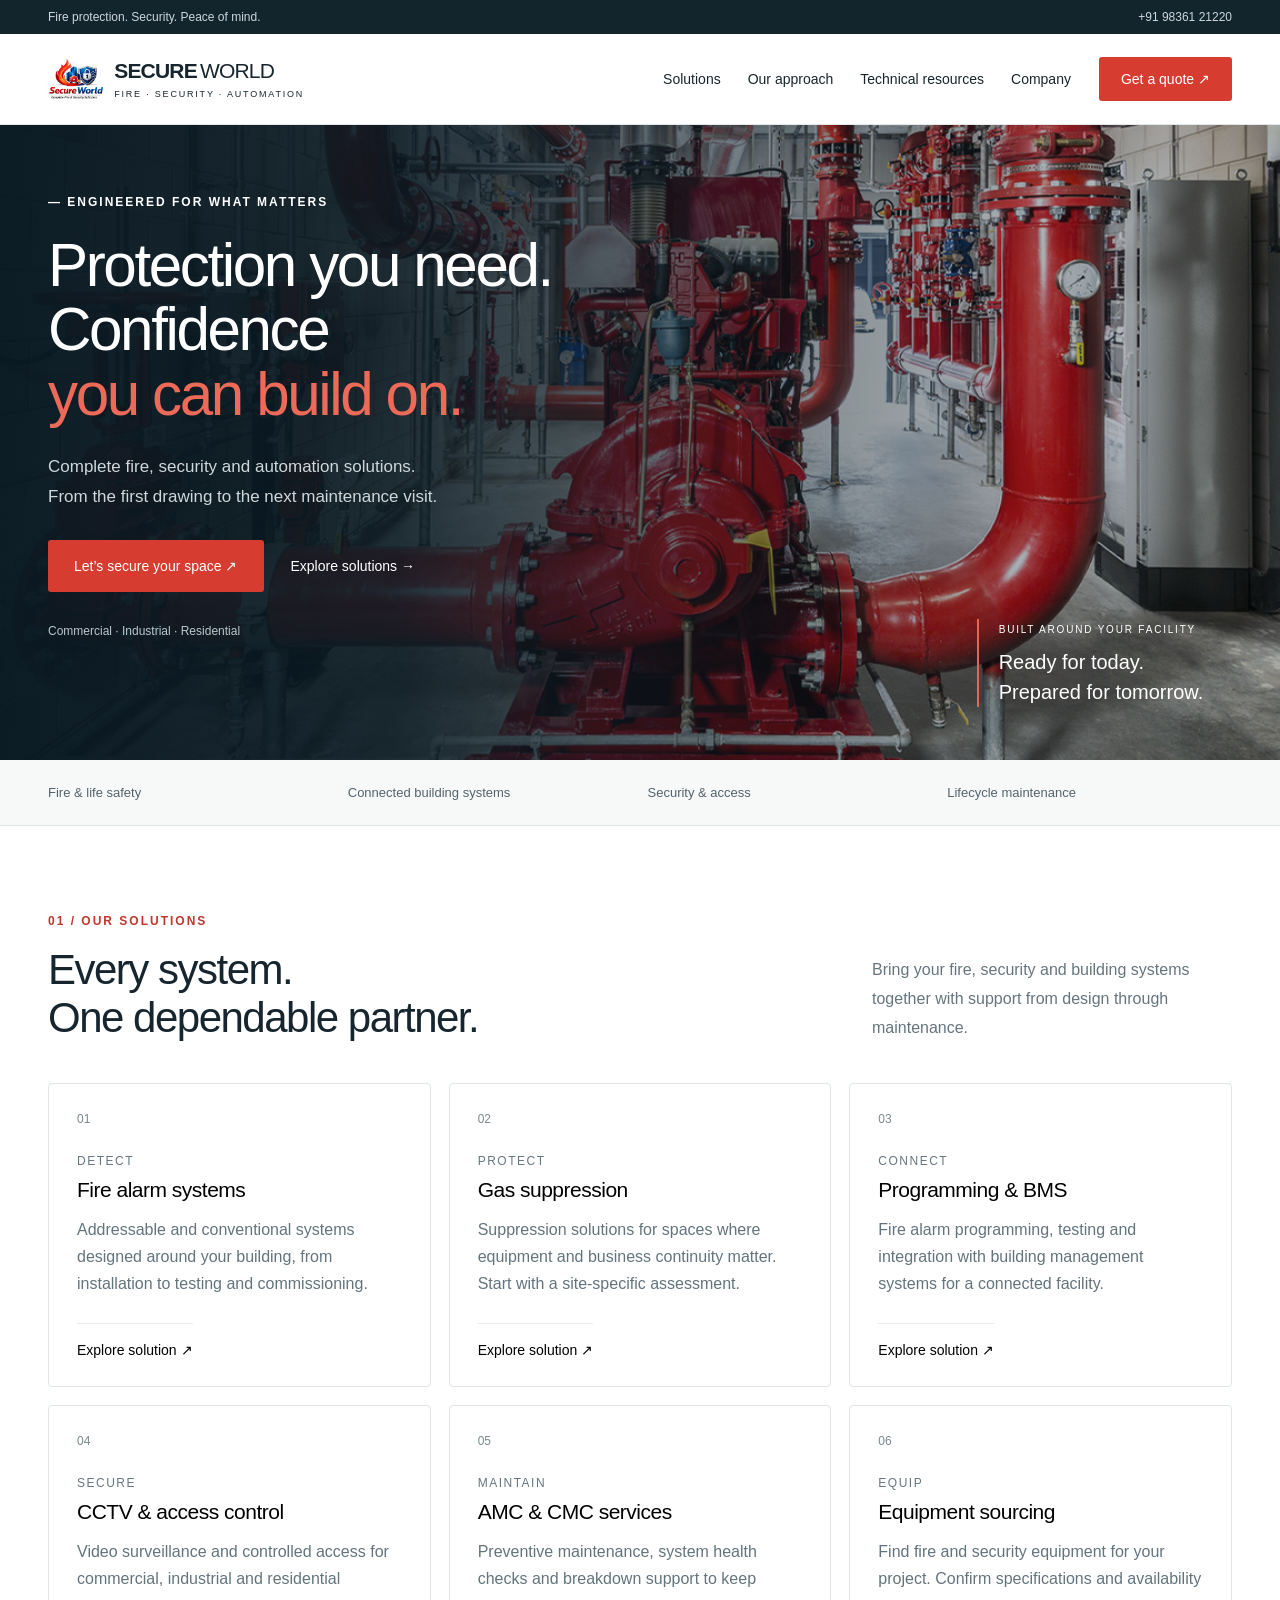
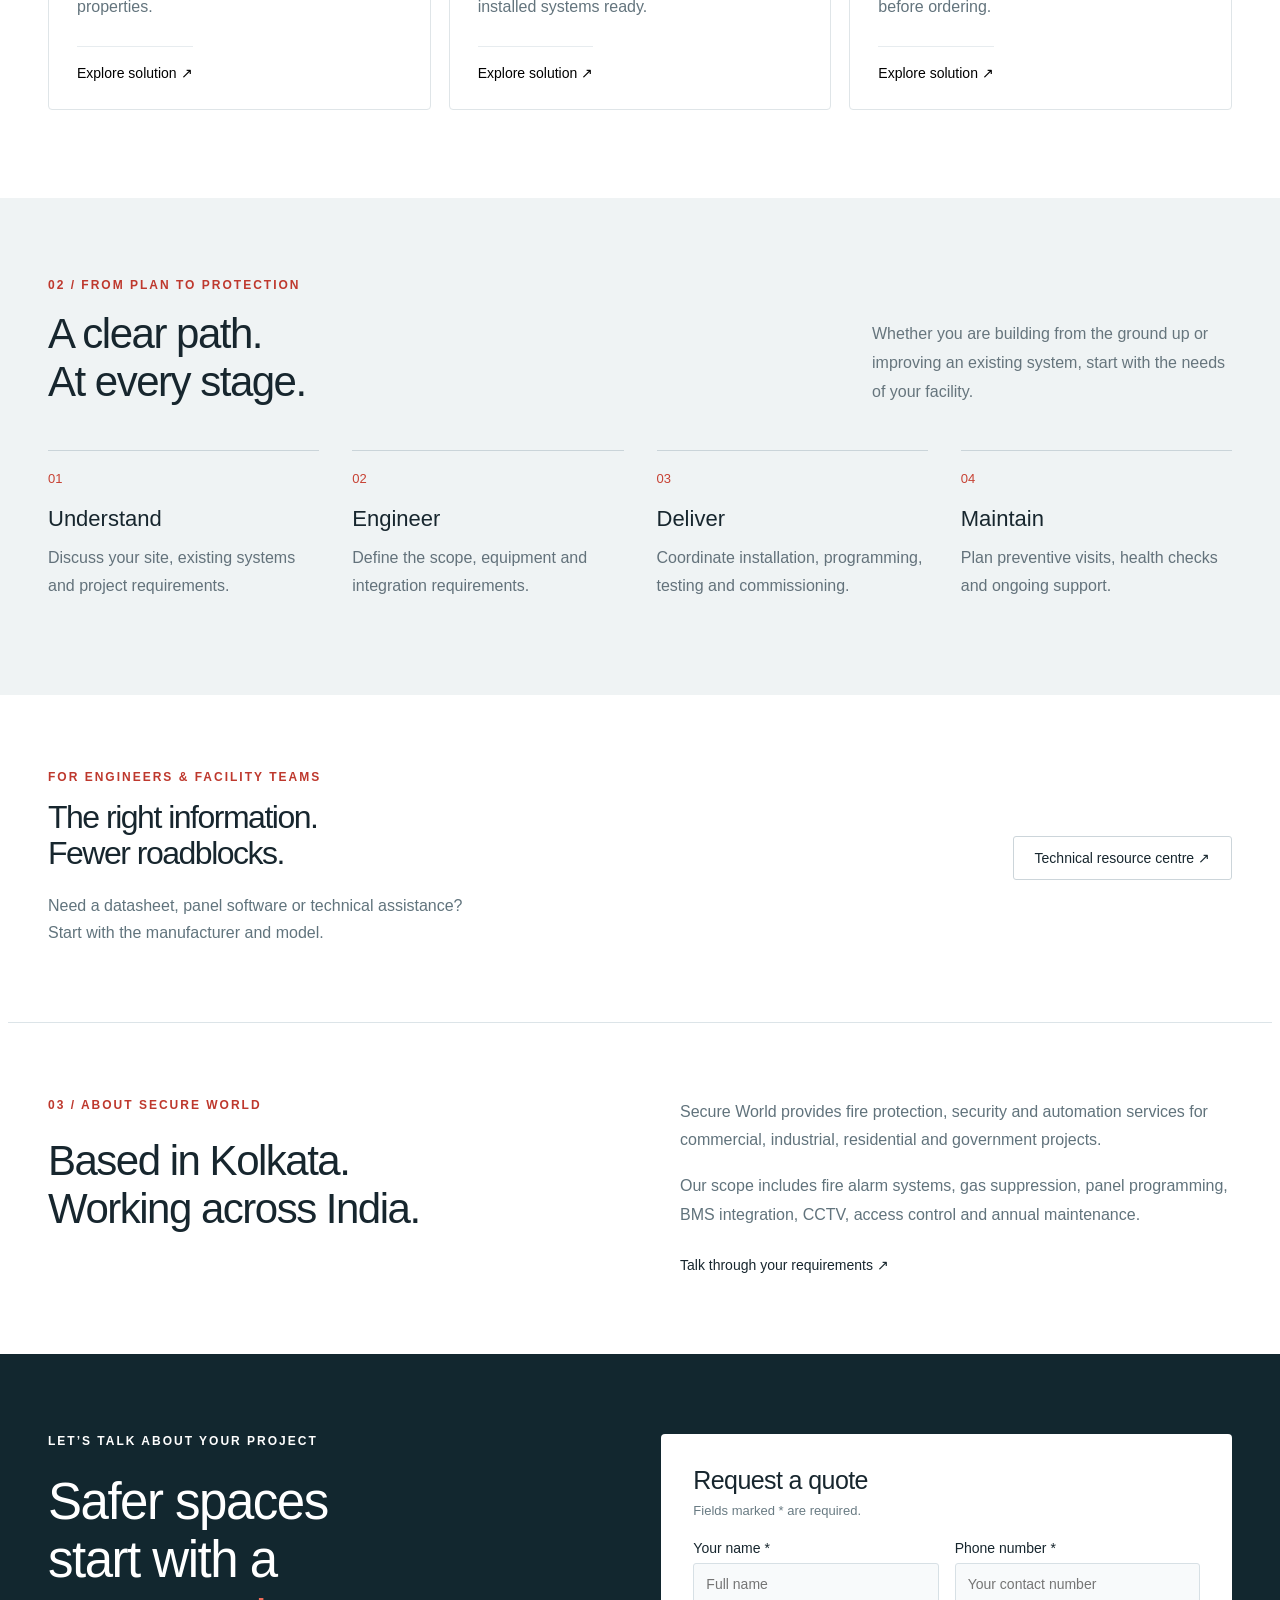
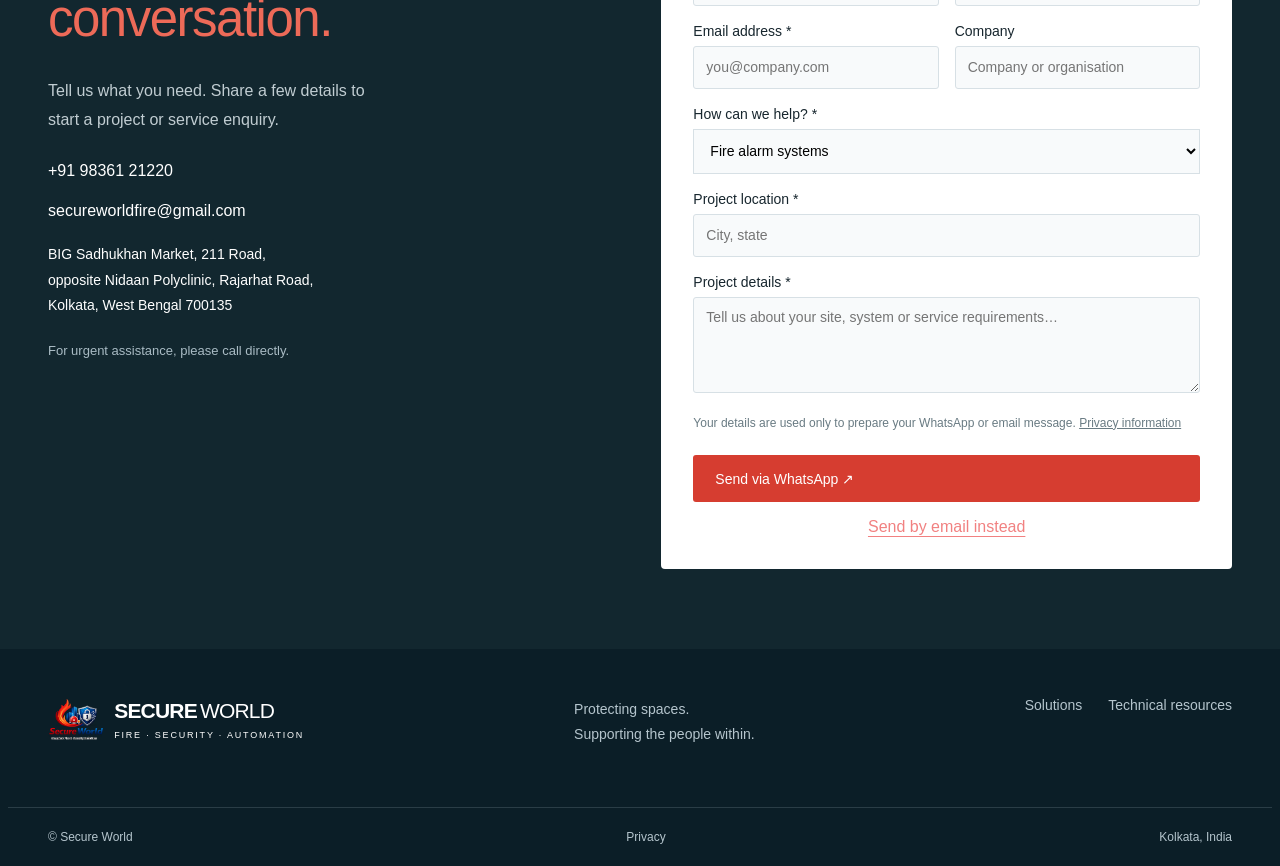
==== index.html @ 4ffc36fa "Add files via upload" ====
<!doctype html>
<html lang="en">

<head>
    <meta charset="utf-8">
    <meta name="viewport" content="width=device-width,initial-scale=1">
    <title>Fire, Security & Automation | Secure World</title>
    <meta name="description" content="Fire protection, security, automation and maintenance services across India.">
    <link rel="icon" href="secure world logo.png">
    <link rel="stylesheet" href="style.css">
    <script src="site.js" defer></script>
</head>

<body><a class="skip" href="#main">Skip to content</a>
    <div class="topbar">
        <div class="wrap"><span>Fire protection. Security. Peace of mind.</span><a href="tel:+919836121220">+91 98361
                21220</a></div>
    </div>
   
<header>
    <div class="wrap navigation">
        <a href="/" class="brand">
            <span class="brand-icon" aria-hidden="true">
                <img src="secure world logo.png" class="brand-img" alt="Secure World Logo">
            </span>
            <span>SECURE<b>WORLD</b><small>FIRE · SECURITY · AUTOMATION</small></span>
        </a>
        <nav id="navigation">
            <a href="#solutions">Solutions</a>
            <a href="#approach">Our approach</a>
            <a href="resources.html">Technical resources</a>
            <a href="#company">Company</a>
        </nav>
        <a class="btn nav-quote" href="/#quote">Get a quote ↗</a>
        <button class="btn menu-toggle" id="menu" aria-expanded="false" aria-controls="navigation">Menu</button>
    </div>
</header>
    
    <main id="main">
        <section class="hero">
            <div class="hero-image"></div>
            <div class="hero-shade"></div>
            <div class="wrap hero-content">
                <p class="eyebrow">— ENGINEERED FOR WHAT MATTERS</p>
                <h1>Protection you need.<br>Confidence<br><em>you can build on.</em></h1>
                <p class="hero-description">Complete fire, security and automation solutions.<br>From the first drawing
                    to the next maintenance visit.</p>
                <div class="hero-actions"><a class="btn large" href="#quote">Let’s secure your space ↗</a><a
                        class="text-link" href="#solutions">Explore solutions →</a></div>
                <div class="hero-note">Commercial · Industrial · Residential</div>
            </div>
            <div class="hero-caption"><small>BUILT AROUND YOUR FACILITY</small>
                <p>Ready for today.<br>Prepared for tomorrow.</p>
            </div>
        </section>
        <div class="capability-strip">
            <div class="wrap"><span>Fire & life safety</span><span>Connected building systems</span><span>Security &
                    access</span><span>Lifecycle maintenance</span></div>
        </div>
        <section id="solutions" class="wrap section">
            <div class="section-heading">
                <div>
                    <p class="eyebrow red">01 / OUR SOLUTIONS</p>
                    <h2>Every system.<br>One dependable partner.</h2>
                </div>
                <p>Bring your fire, security and building systems together with support from design through maintenance.
                </p>
            </div>
            <div class="services-grid">
                <button type="button" class="service-card" data-service="fire-alarm">
                    <div class="service-top"><span>01</span></div><small class="tag">DETECT</small>
                    <h3>Fire alarm systems</h3>
                    <p>Addressable and conventional systems designed around your building, from installation to testing
                        and commissioning.</p><span class="service-link">Explore solution ↗</span>
                </button><button type="button" class="service-card" data-service="suppression">
                    <div class="service-top"><span>02</span></div><small class="tag">PROTECT</small>
                    <h3>Gas suppression</h3>
                    <p>Suppression solutions for spaces where equipment and business continuity matter. Start with a
                        site-specific assessment.</p><span class="service-link">Explore solution ↗</span>
                </button><button type="button" class="service-card" data-service="integration">
                    <div class="service-top"><span>03</span></div><small class="tag">CONNECT</small>
                    <h3>Programming & BMS</h3>
                    <p>Fire alarm programming, testing and integration with building management systems for a connected
                        facility.</p><span class="service-link">Explore solution ↗</span>
                </button><button type="button" class="service-card" data-service="security">
                    <div class="service-top"><span>04</span></div><small class="tag">SECURE</small>
                    <h3>CCTV & access control</h3>
                    <p>Video surveillance and controlled access for commercial, industrial and residential properties.
                    </p><span class="service-link">Explore solution ↗</span>
                </button><button type="button" class="service-card" data-service="maintenance">
                    <div class="service-top"><span>05</span></div><small class="tag">MAINTAIN</small>
                    <h3>AMC & CMC services</h3>
                    <p>Preventive maintenance, system health checks and breakdown support to keep installed systems
                        ready.</p><span class="service-link">Explore solution ↗</span>
                </button><button type="button" class="service-card" data-service="products">
                    <div class="service-top"><span>06</span></div><small class="tag">EQUIP</small>
                    <h3>Equipment sourcing</h3>
                    <p>Find fire and security equipment for your project. Confirm specifications and availability before
                        ordering.</p><span class="service-link">Explore solution ↗</span>
                </button></div>
        </section>
        <section id="approach" class="approach">
            <div class="wrap">
                <div class="section-heading">
                    <div>
                        <p class="eyebrow red">02 / FROM PLAN TO PROTECTION</p>
                        <h2>A clear path.<br>At every stage.</h2>
                    </div>
                    <p>Whether you are building from the ground up or improving an existing system, start with the needs
                        of your facility.</p>
                </div>
                <div class="steps">
                    <div><small>01</small>
                        <h3>Understand</h3>
                        <p>Discuss your site, existing systems and project requirements.</p>
                    </div>
                    <div><small>02</small>
                        <h3>Engineer</h3>
                        <p>Define the scope, equipment and integration requirements.</p>
                    </div>
                    <div><small>03</small>
                        <h3>Deliver</h3>
                        <p>Coordinate installation, programming, testing and commissioning.</p>
                    </div>
                    <div><small>04</small>
                        <h3>Maintain</h3>
                        <p>Plan preventive visits, health checks and ongoing support.</p>
                    </div>
                </div>
            </div>
        </section>
        <section class="wrap resource-teaser">
            <div>
                <p class="eyebrow red">FOR ENGINEERS & FACILITY TEAMS</p>
                <h2>The right information.<br>Fewer roadblocks.</h2>
                <p>Need a datasheet, panel software or technical assistance?<br>Start with the manufacturer and model.
                </p>
            </div><a class="btn outline" href="resources.html">Technical resource centre ↗</a>
        </section>
        <section id="company" class="wrap company">
            <div>
                <p class="eyebrow red">03 / ABOUT SECURE WORLD</p>
                <h2>Based in Kolkata.<br>Working across India.</h2>
            </div>
            <div>
                <p>Secure World provides fire protection, security and automation services for commercial, industrial,
                    residential and government projects.</p>
                <p>Our scope includes fire alarm systems, gas suppression, panel programming, BMS integration, CCTV,
                    access control and annual maintenance.</p><a class="text-link" href="tel:+919836121220">Talk through
                    your requirements ↗</a>
            </div>
        </section>
        <section id="quote" class="quote-section">
            <div class="wrap quote-layout">
                <div>
                    <p class="eyebrow">LET’S TALK ABOUT YOUR PROJECT</p>
                    <h2>Safer spaces<br>start with a<br><em>conversation.</em></h2>
                    <p class="quote-intro">Tell us what you need. Share a few details to start a project or service
                        enquiry.</p><a class="contact-line" href="tel:+919836121220">+91 98361 21220</a><a
                        class="contact-line" href="mailto:secureworldfire@gmail.com">secureworldfire@gmail.com</a>
                    <p class="contact-line address">BIG Sadhukhan Market, 211 Road,<br>opposite Nidaan Polyclinic,
                        Rajarhat Road,<br>Kolkata, West Bengal 700135</p>
                    <p class="small-muted">For urgent assistance, please call directly.</p>
                </div>
                <div class="quote-form">
                    <form id="quote-form">
                        <h3>Request a quote</h3>
                        <p>Fields marked * are required.</p>
                        <div class="form-grid"><label>Your name *<input name="name" minlength="2" maxlength="100"
                                    autocomplete="name" required placeholder="Full name"></label><label>Phone number
                                *<input name="phone" type="tel" minlength="7" maxlength="25" autocomplete="tel" required
                                    placeholder="Your contact number"></label><label>Email address *<input name="email"
                                    type="email" maxlength="200" autocomplete="email" required
                                    placeholder="you@company.com"></label><label>Company<input name="company"
                                    maxlength="150" autocomplete="organization"
                                    placeholder="Company or organisation"></label></div><label>How can we help? *<select
                                name="service" id="service">
                                <option value="fire-alarm">Fire alarm systems</option>
                                <option value="suppression">Gas suppression</option>
                                <option value="integration">Programming & BMS</option>
                                <option value="security">CCTV & access control</option>
                                <option value="maintenance">AMC & CMC services</option>
                                <option value="products">Equipment sourcing</option>
                                <option value="technical">Technical resources & support</option>
                            </select></label><label>Project location *<input name="location" minlength="2"
                                maxlength="150" required placeholder="City, state"></label><label>Project details
                            *<textarea name="details" minlength="10" maxlength="3000" required rows="4"
                                placeholder="Tell us about your site, system or service requirements…"></textarea></label><input
                            name="website" class="honeypot" tabindex="-1" autocomplete="off" aria-hidden="true">
                        <p class="privacy-note">Your details are used only to prepare your WhatsApp or email message. <a
                                href="privacy.html">Privacy information</a></p>
                        <p id="form-message" class="message" role="status"></p><button class="btn submit-button"
                            type="submit">Send via WhatsApp ↗</button><button class="text-button" id="email-enquiry"
                            type="button">Send by email instead</button>
                    </form>
                </div>
            </div>
        </section>
    </main>
    <footer>
        <div class="wrap footer-top"><a href=" " class="brand"><span class="brand-icon"
                    aria-hidden="true"><img src="secure world logo.png" class="brand-img" alt="Secure World Logo">
                </span><span>SECURE<b>WORLD</b><small>FIRE · SECURITY ·
                        AUTOMATION</small></span></a>
            <p>Protecting spaces.<br>Supporting the people within.</p>
            <div><a href="#solutions">Solutions</a><a href="resources.html">Technical resources</a></div>
        </div>
        <div class="wrap footer-bottom"><span>© Secure World</span><a href="privacy.html">Privacy</a><span>Kolkata,
                India</span></div>
    </footer>
    <dialog class="modal" id="service-dialog" aria-labelledby="dialog-title"><button class="close" id="close-dialog"
            aria-label="Close details">×</button>
        <h2 id="dialog-title"></h2>
        <p id="dialog-description"></p>
        <p id="dialog-detail"></p><button class="btn" id="discuss">Discuss this solution ↗</button>
    </dialog>
</body>

</html>
---- style.css ----
* {
    box-sizing: border-box
}

body {
    margin: 0
}

a {
    color: inherit;
    text-decoration: none
}

button,
input,
select,
textarea {
    font: inherit
}

button {
    cursor: pointer
}

h1,
h2,
h3,
p {
    margin-top: 0
}

.btn {
    display: inline-flex;
    align-items: center;
    justify-content: center;
    gap: 12px;
    background: #d63d30;
    color: white;
    border: 1px solid transparent;
    border-radius: 3px;
    padding: 13px 21px;
    font-size: 14px;
    text-decoration: none
}

.btn:hover {
    background: #b52e24
}

.btn:disabled {
    opacity: .6;
    cursor: wait
}

.btn.outline {
    background: white;
    color: #17262e;
    border-color: #ccd5da
}

.quote-form input,
.quote-form select,
.quote-form textarea {
    padding: 11px 12px;
    border: 1px solid #d7e0e5
}

.quote-form select {
    margin-top: 7px;
    width: 100%;
    height: 45px;
    background: #f8fafb
}

.hidden,
[hidden] {
    display: none !important
}

.brand-icon {
    font-size: 23px
}

.service-top {
    font-size: 28px
}

.admin-top {
    display: flex;
    justify-content: space-between;
    align-items: center;
    gap: 20px
}

.admin-controls {
    display: flex;
    flex-wrap: wrap;
    align-items: center;
    gap: 15px;
    margin: 25px 0
}

.admin-controls select,
.request-card select {
    padding: 9px;
    border: 1px solid #ccd5da;
    border-radius: 4px
}

.login-box {
    max-width: 470px;
    margin: 70px auto;
    padding: 30px;
    border: 1px solid #dbe3e7;
    border-radius: 5px
}

.login-box input {
    width: 100%;
    padding: 12px;
    border: 1px solid #ccd5da;
    border-radius: 3px;
    margin: 8px 0 20px
}

.login-box .btn {
    width: 100%
}

.pager {
    display: flex;
    justify-content: space-between;
    align-items: center;
    gap: 20px;
    margin: 30px 0
}

.request-card .actions {
    display: flex;
    align-items: center;
    gap: 15px
}

.message {
    line-height: 1.6;
    overflow-wrap: anywhere
}

.modal {
    max-width: 540px;
    border: 1px solid #d7e0e5;
    border-radius: 8px;
    padding: 30px
}

.modal::backdrop {
    background: #001923aa
}

.modal p {
    line-height: 1.8
}

.modal .close {
    float: right;
    border: 0;
    background: transparent;
    font-size: 24px
}

.text-button {
    display: block;
    margin: 15px auto 0;
    border: 0;
    background: transparent;
    color: #f18181;
    text-decoration: underline;
    text-underline-offset: 4px
}

.text-button:hover {
    color: #ff8d7f
}

.resource-teaser .btn {
    margin-left: auto
}

header .nav-quote {
    white-space: nowrap
}

.skip {
    position: absolute;
    left: -9999px
}

.skip:focus {
    left: 10px;
    top: 10px;
    background: white;
    padding: 12px;
    z-index: 100
}

html {
    scroll-behavior: smooth;
    scroll-padding-top: 100px
}

body {
    margin: 0;
    background: #fff;
    color: #17262e;
    font-family: Arial, Helvetica, sans-serif
}

a,
button {
    transition: color .2s, background .2s, transform .2s
}

a:focus-visible,
button:focus-visible {
    outline: 3px solid #d63d30;
    outline-offset: 4px
}

.wrap {
    max-width: 1264px;
    margin: auto;
    padding: 0 40px
}

.topbar {
    background: #12252d;
    color: #cdd7dc;
    font-size: 12px
}

.topbar .wrap {
    height: 34px;
    display: flex;
    align-items: center;
    justify-content: space-between
}

.topbar a {
    display: flex;
    gap: 8px;
    align-items: center
}

header {
    position: sticky;
    top: 0;
    z-index: 30;
    background: #fff;
    border-bottom: 1px solid #e2e7e9
}

.navigation {
    height: 90px;
    display: flex;
    gap: 28px;
    align-items: center;
    justify-content: space-between
}

.brand {
    display: flex;
    gap: 10px;
    align-items: center;
    font-size: 21px;
    font-weight: 800;
    letter-spacing: -.8px;
    white-space: nowrap;
    line-height: 1.15
}

.brand b {
    font-weight: 400;
    margin-left: 3px
}

.brand small {
    display: block;
    font-size: 9px;
    letter-spacing: 1.8px;
    font-weight: 500;
    margin-top: 6px
}

.brand-icon {
    display: flex;
    align-items: center;
    justify-content: center;
    

}

.brand-icon svg {
    width: 29px;
    height: 29px
}

nav {
    display: flex;
    gap: 27px;
    font-size: 14px
}

nav a:hover {
    color: #c43b30
}

.navigation [data-slot=button] {
    height: 45px;
    padding: 0 21px;
    border-radius: 3px;
    font-size: 14px
}

.menu-toggle {
    display: none !important
}

.hero {
    position: relative;
    min-height: 635px;
    overflow: hidden;
    background: #11252d;
    color: #fff
}

.hero-image {
    position: absolute;
    inset: 0;
    background: url('fire-hero.webp') center right/cover
}

.hero-shade {
    position: absolute;
    inset: 0;
    background: linear-gradient(90deg, rgba(9, 25, 34, .98), rgba(9, 25, 34, .9) 31%, rgba(9, 25, 34, .45) 66%, rgba(9, 25, 34, .2))
}

.hero-content {
    position: relative;
    padding-top: 70px;
    padding-bottom: 45px
}

.eyebrow {
    font-size: 12px;
    font-weight: 600;
    letter-spacing: 2px;
    margin: 0 0 25px
}

.red {
    color: #be382d
}

.hero h1 {
    font-size: clamp(45px, 4.7vw, 66px);
    font-weight: 500;
    line-height: 1.07;
    letter-spacing: -2.4px;
    margin: 0 0 25px
}

em {
    font-style: normal;
    color: #ed6a58
}

.hero-description {
    font-size: 17px;
    line-height: 1.75;
    color: #ced7db;
    margin-bottom: 28px
}

.hero-actions {
    display: flex;
    gap: 27px;
    align-items: center
}

.large {
    height: 52px !important;
    padding: 0 25px !important;
    font-size: 14px !important;
    border-radius: 3px !important
}

.text-link {
    display: inline-flex;
    align-items: center;
    gap: 12px;
    font-size: 14px
}

.text-link:hover {
    color: #e26a5d
}

.hero-note {
    display: flex;
    align-items: center;
    gap: 10px;
    font-size: 12px;
    color: #b9c7ce;
    margin-top: 32px
}

.hero-caption {
    position: absolute;
    right: 6%;
    bottom: 53px;
    border-left: 2px solid #e66654;
    padding-left: 20px
}

.hero-caption small {
    font-size: 10px;
    letter-spacing: 1.8px
}

.hero-caption p {
    font-size: 20px;
    line-height: 1.5;
    margin: 10px 0 0
}

.capability-strip {
    border-bottom: 1px solid #e0e6e9;
    background: #f7f9f9
}

.capability-strip .wrap {
    display: grid;
    grid-template-columns: repeat(4, 1fr);
    gap: 15px;
    padding-top: 25px;
    padding-bottom: 25px
}

.capability-strip span {
    display: flex;
    align-items: center;
    gap: 12px;
    font-size: 13px;
    color: #53636c
}

.capability-strip svg {
    width: 22px;
    color: #c44335
}

.section {
    padding-top: 88px;
    padding-bottom: 88px
}

.section-heading {
    display: flex;
    gap: 70px;
    align-items: flex-end;
    justify-content: space-between;
    margin-bottom: 40px
}

.section-heading .eyebrow {
    margin-bottom: 18px
}

h2 {
    font-size: 42px;
    line-height: 1.15;
    letter-spacing: -1.5px;
    font-weight: 500;
    margin: 0
}

.section-heading>p {
    max-width: 360px;
    color: #66757d;
    font-size: 16px;
    line-height: 1.8;
    margin: 0
}

.services-grid {
    display: grid;
    grid-template-columns: repeat(3, 1fr);
    gap: 18px
}

.service-card {
    border: 1px solid #dfe5e8;
    border-radius: 4px;
    padding: 28px;
    text-align: left;
    display: flex;
    flex-direction: column;
    cursor: pointer;
    background: #fff
}

.service-card:hover {
    border-color: #cc4336;
    background: #fffaf8;
    transform: translateY(-3px)
}

.service-top {
    display: flex;
    justify-content: space-between;
    align-items: center;
    color: #c53b2f;
    margin-bottom: 28px
}

.service-top span {
    color: #79888f;
    font-size: 12px
}

.tag {
    font-size: 12px;
    letter-spacing: 1.5px;
    color: #66767f
}

.service-card h3 {
    font-size: 21px;
    letter-spacing: -.5px;
    font-weight: 500;
    margin: 10px 0 14px
}

.service-card p {
    font-size: 16px;
    color: #63747d;
    line-height: 1.7;
    margin: 0 0 26px
}

.service-link {
    margin-top: auto;
    display: flex;
    justify-content: space-between;
    align-items: center;
    border-top: 1px solid #e7ecef;
    padding-top: 18px;
    font-size: 14px
}

.approach {
    background: #eff3f4;
    padding: 80px 0
}

.steps {
    display: grid;
    grid-template-columns: repeat(4, 1fr);
    gap: 33px;
    margin-top: 44px
}

.steps small {
    border-top: 1px solid #cad4d9;
    display: block;
    padding-top: 20px;
    font-size: 13px;
    color: #c74032
}

.steps h3 {
    font-size: 22px;
    font-weight: 500;
    margin: 20px 0 12px
}

.steps p {
    font-size: 16px;
    color: #63727b;
    line-height: 1.7
}

.resource-teaser {
    display: flex;
    align-items: center;
    gap: 32px;
    padding-top: 75px;
    padding-bottom: 75px;
    border-bottom: 1px solid #dce4e8
}

.resource-icon {
    display: grid;
    place-items: center;
    flex-shrink: 0;
    width: 90px;
    height: 105px;
    color: #c13e32;
    background: #fcedea
}

.resource-teaser .eyebrow {
    margin-bottom: 15px
}

.resource-teaser h2 {
    font-size: 32px
}

.resource-teaser p:not(.eyebrow) {
    font-size: 16px;
    line-height: 1.7;
    color: #61747d;
    margin: 20px 0 0
}

.resource-teaser [data-slot=button] {
    margin-left: auto;
    height: 48px
}

.company {
    display: grid;
    grid-template-columns: 1fr 1fr;
    gap: 80px;
    padding-top: 75px;
    padding-bottom: 80px
}

.company p:not(.eyebrow) {
    font-size: 16px;
    line-height: 1.8;
    color: #61737c;
    margin: 0 0 17px
}

.company .text-link {
    margin-top: 10px
}

.quote-section {
    background: #12272f;
    color: white;
    padding: 80px 0
}

.quote-layout {
    display: grid;
    grid-template-columns: 1fr 1.08fr;
    gap: 85px
}

.quote-layout h2 {
    font-size: 51px
}

.quote-intro {
    font-size: 16px;
    line-height: 1.8;
    color: #c1cdd2;
    margin: 28px 0;
    max-width: 350px
}

.contact-line {
    display: flex;
    align-items: center;
    gap: 13px;
    font-size: 16px;
    margin: 22px 0
}

.contact-line svg {
    width: 18px;
    color: #e57564;
    flex-shrink: 0
}

.address {
    align-items: flex-start;
    line-height: 1.8;
    font-size: 14px
}

.small-muted {
    font-size: 13px;
    color: #a9bbc4;
    margin-top: 25px
}

.quote-form {
    color: #17262e;
    background: #fff;
    border-radius: 4px;
    padding: 32px
}

.quote-form h3 {
    font-size: 25px;
    font-weight: 500;
    letter-spacing: -.6px;
    margin: 0 0 8px
}

.quote-form form>p {
    font-size: 13px;
    color: #697b83;
    margin-bottom: 22px
}

.form-grid {
    display: grid;
    grid-template-columns: 1fr 1fr;
    gap: 0 16px
}

.quote-form label {
    font-size: 14px;
    display: block;
    margin-bottom: 17px
}

.quote-form input,
.quote-form textarea,
.quote-form [data-slot=select-trigger] {
    margin-top: 7px;
    width: 100%;
    background: #f8fafb;
    border-color: #d7e0e5;
    border-radius: 3px;
    box-shadow: none;
    font-size: 14px;
    height: 43px
}

.quote-form textarea {
    height: auto;
    min-height: 96px
}

.quote-form .privacy-note {
    font-size: 12px;
    line-height: 1.7
}

.privacy-note a {
    text-decoration: underline
}

.submit-button {
    width: 100%;
    height: 47px;
    justify-content: space-between
}

.honeypot {
    position: absolute !important;
    left: -10000px !important;
    width: 1px !important;
    height: 1px !important
}

.error {
    color: #b72720 !important
}

.success {
    min-height: 450px;
    display: flex;
    flex-direction: column;
    gap: 20px;
    justify-content: center;
    align-items: flex-start
}

.success>svg {
    color: #237348
}

.success p {
    font-size: 16px;
    line-height: 1.8;
    color: #62737b
}

.success strong {
    display: block;
    overflow-wrap: anywhere
}

.success a {
    font-size: 14px
}

footer {
    background: #0b1e27;
    color: #b5c5cd
}

.footer-top {
    display: flex;
    gap: 35px;
    align-items: flex-start;
    justify-content: space-between;
    padding-top: 48px;
    padding-bottom: 45px
}

.footer-top .brand {
    color: white
}

.footer-top p {
    font-size: 14px;
    line-height: 1.8
}

.footer-top>div {
    display: flex;
    gap: 26px;
    font-size: 14px
}

.footer-bottom {
    border-top: 1px solid #2a3d46;
    display: flex;
    justify-content: space-between;
    gap: 20px;
    font-size: 12px;
    padding-top: 22px;
    padding-bottom: 22px
}

.dialog-copy {
    font-size: 16px;
    line-height: 1.8;
    color: #62747d
}

.subpage {
    max-width: 1000px;
    margin: auto;
    padding: 55px 30px
}

.subpage .back {
    color: #bb382e;
    font-size: 14px
}

.subpage h1 {
    font-size: 44px;
    line-height: 1.15;
    font-weight: 500;
    letter-spacing: -1.2px;
    margin: 30px 0 20px
}

.subpage h2 {
    font-size: 27px;
    margin: 28px 0 16px
}

.subpage p {
    font-size: 16px;
    line-height: 1.8
}

.subpage .intro {
    font-size: 18px;
    color: #62747e;
    max-width: 720px
}

.resource-row {
    padding: 27px 0;
    border-bottom: 1px solid #d9e1e6;
    display: flex;
    gap: 25px;
    align-items: center;
    justify-content: space-between
}

.resource-row h3 {
    font-size: 21px;
    font-weight: 500;
    margin: 0 0 10px
}

.resource-row p {
    color: #61737d;
    max-width: 650px
}

.resource-row a {
    color: #bd3c30;
    font-size: 14px;
    white-space: nowrap
}

.notice {
    background: #eff3f5;
    padding: 25px;
    margin: 30px 0;
    font-size: 16px;
    line-height: 1.8
}

.request-card {
    border: 1px solid #dbe3e7;
    padding: 25px;
    margin: 20px 0;
    border-radius: 4px
}

.ref {
    font-size: 13px;
    color: #bf3c31;
    overflow-wrap: anywhere
}

.request-card h3 {
    font-size: 22px;
    margin: 10px 0
}

.request-card small {
    display: block;
    color: #60747e
}

.request-card p {
    white-space: pre-wrap;
    overflow-wrap: anywhere
}

.status {
    display: inline-block;
    border-radius: 20px;
    padding: 4px 13px;
    font-size: 13px;
    color: #2c614c;
    background: #eaf3ef;
    margin: 12px 0
}

.request-card label {
    display: block;
    margin-top: 15px
}

.request-card [data-slot=select-trigger] {
    min-width: 180px;
    margin-top: 10px
}

@media(max-width:1050px) {
    .navigation {
        gap: 15px
    }

    nav {
        gap: 15px
    }

    .brand {
        font-size: 18px
    }

    .brand small {
        font-size: 8px
    }

    .wrap {
        padding-left: 28px;
        padding-right: 28px
    }

    .hero-caption {
        display: none
    }

    .quote-layout {
        gap: 45px
    }

    .service-card {
        padding: 22px
    }

    .footer-top>div {
        flex-direction: column;
        gap: 15px
    }

    .resource-teaser {
        gap: 20px
    }

    .resource-teaser [data-slot=button] {
        white-space: normal;
        max-width: 230px
    }
}

@media(max-width:760px) {
    .wrap {
        padding-left: 22px;
        padding-right: 22px
    }

    .topbar {
        font-size: 11px
    }

    .navigation {
        height: 76px
    }

    .nav-quote {
        display: none !important
    }

    .menu-toggle {
        display: inline-flex !important
    }

    nav {
        display: none
    }

    nav.open {
        display: flex;
        position: absolute;
        top: 76px;
        left: 0;
        right: 0;
        padding: 25px;
        background: white;
        border-bottom: 1px solid #ddd;
        flex-direction: column;
        gap: 23px
    }

    .hero {
        min-height: 600px
    }

    .hero-content {
        padding-top: 55px
    }

    .hero h1 {
        font-size: 46px;
        letter-spacing: -1.7px
    }

    .hero-description {
        font-size: 16px
    }

    .hero-actions {
        flex-wrap: wrap;
        gap: 23px
    }

    .hero-shade {
        background: linear-gradient(90deg, rgba(9, 25, 34, .96), rgba(9, 25, 34, .65))
    }

    .eyebrow {
        font-size: 11px;
        letter-spacing: 1.5px
    }

    .capability-strip .wrap {
        grid-template-columns: 1fr 1fr;
        gap: 22px 15px
    }

    .capability-strip span {
        font-size: 12px;
        gap: 8px
    }

    .section {
        padding-top: 55px;
        padding-bottom: 55px
    }

    .section-heading {
        display: block;
        margin-bottom: 30px
    }

    .section-heading>p {
        margin-top: 23px
    }

    h2 {
        font-size: 34px
    }

    .services-grid {
        grid-template-columns: 1fr 1fr;
        gap: 12px
    }

    .service-card {
        padding: 20px
    }

    .service-card h3 {
        font-size: 20px
    }

    .steps {
        grid-template-columns: 1fr 1fr;
        gap: 24px
    }

    .approach {
        padding: 55px 0
    }

    .resource-teaser {
        flex-wrap: wrap;
        gap: 25px;
        padding-top: 50px;
        padding-bottom: 50px
    }

    .resource-teaser h2 {
        font-size: 29px
    }

    .resource-icon {
        width: 65px;
        height: 75px
    }

    .resource-teaser [data-slot=button] {
        margin-left: 0;
        max-width: none
    }

    .company {
        grid-template-columns: 1fr;
        gap: 30px;
        padding-top: 55px;
        padding-bottom: 55px
    }

    .quote-section {
        padding: 55px 0
    }

    .quote-layout {
        grid-template-columns: 1fr;
        gap: 35px
    }

    .quote-layout h2 {
        font-size: 45px
    }

    .quote-form {
        padding: 24px
    }

    .footer-top {
        flex-wrap: wrap;
        gap: 25px
    }

    .footer-top>div {
        flex-direction: row;
        flex-wrap: wrap
    }

    .footer-top p {
        margin: 0
    }

    .resource-row {
        flex-direction: column;
        align-items: flex-start
    }

    .subpage h1 {
        font-size: 36px
    }
}

@media(max-width:450px) {

    .services-grid,
    .form-grid {
        grid-template-columns: 1fr
    }

    .hero h1 {
        font-size: 40px
    }

    .hero {
        min-height: 620px
    }

    .hero-content {
        padding-top: 50px
    }

    .topbar .wrap>span {
        max-width: 155px
    }

    .hero-description br {
        display: none
    }

    .resource-teaser .eyebrow {
        font-size: 10px
    }

    .brand {
        font-size: 18px
    }

    .footer-bottom {
        flex-wrap: wrap
    }

    .quote-layout h2 {
        font-size: 42px
    }
}

@media(prefers-reduced-motion:reduce) {
    html {
        scroll-behavior: auto
    }

    * {
        transition: none !important
    }
}

.brand-img {
    height: 45px;
    width: auto;
    object-fit: contain;
    display: block;
}

.brand-icon {
    display: flex;
    align-items: center;
    justify-content: center;
    background: transparent;
    width: auto;
    height: auto;
}

nav {
    margin-left: auto;
    margin-right: 0;
}
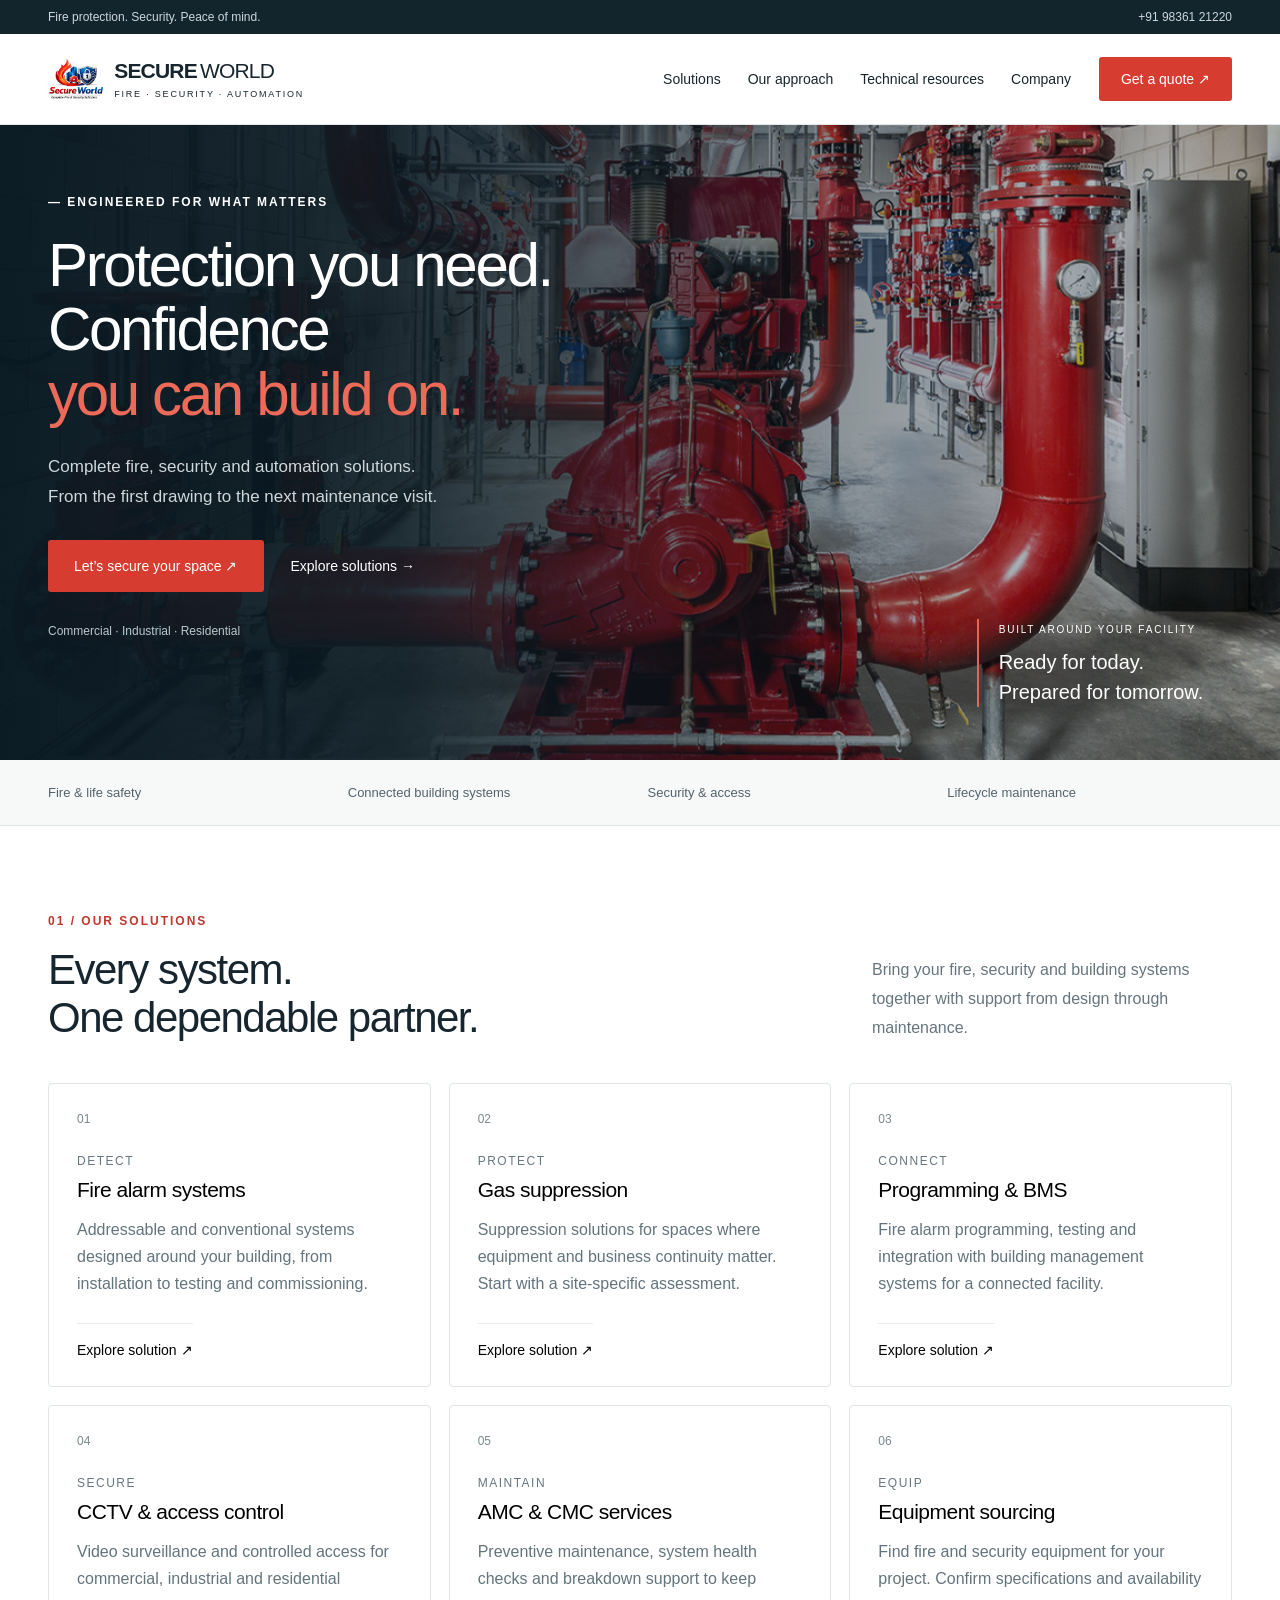
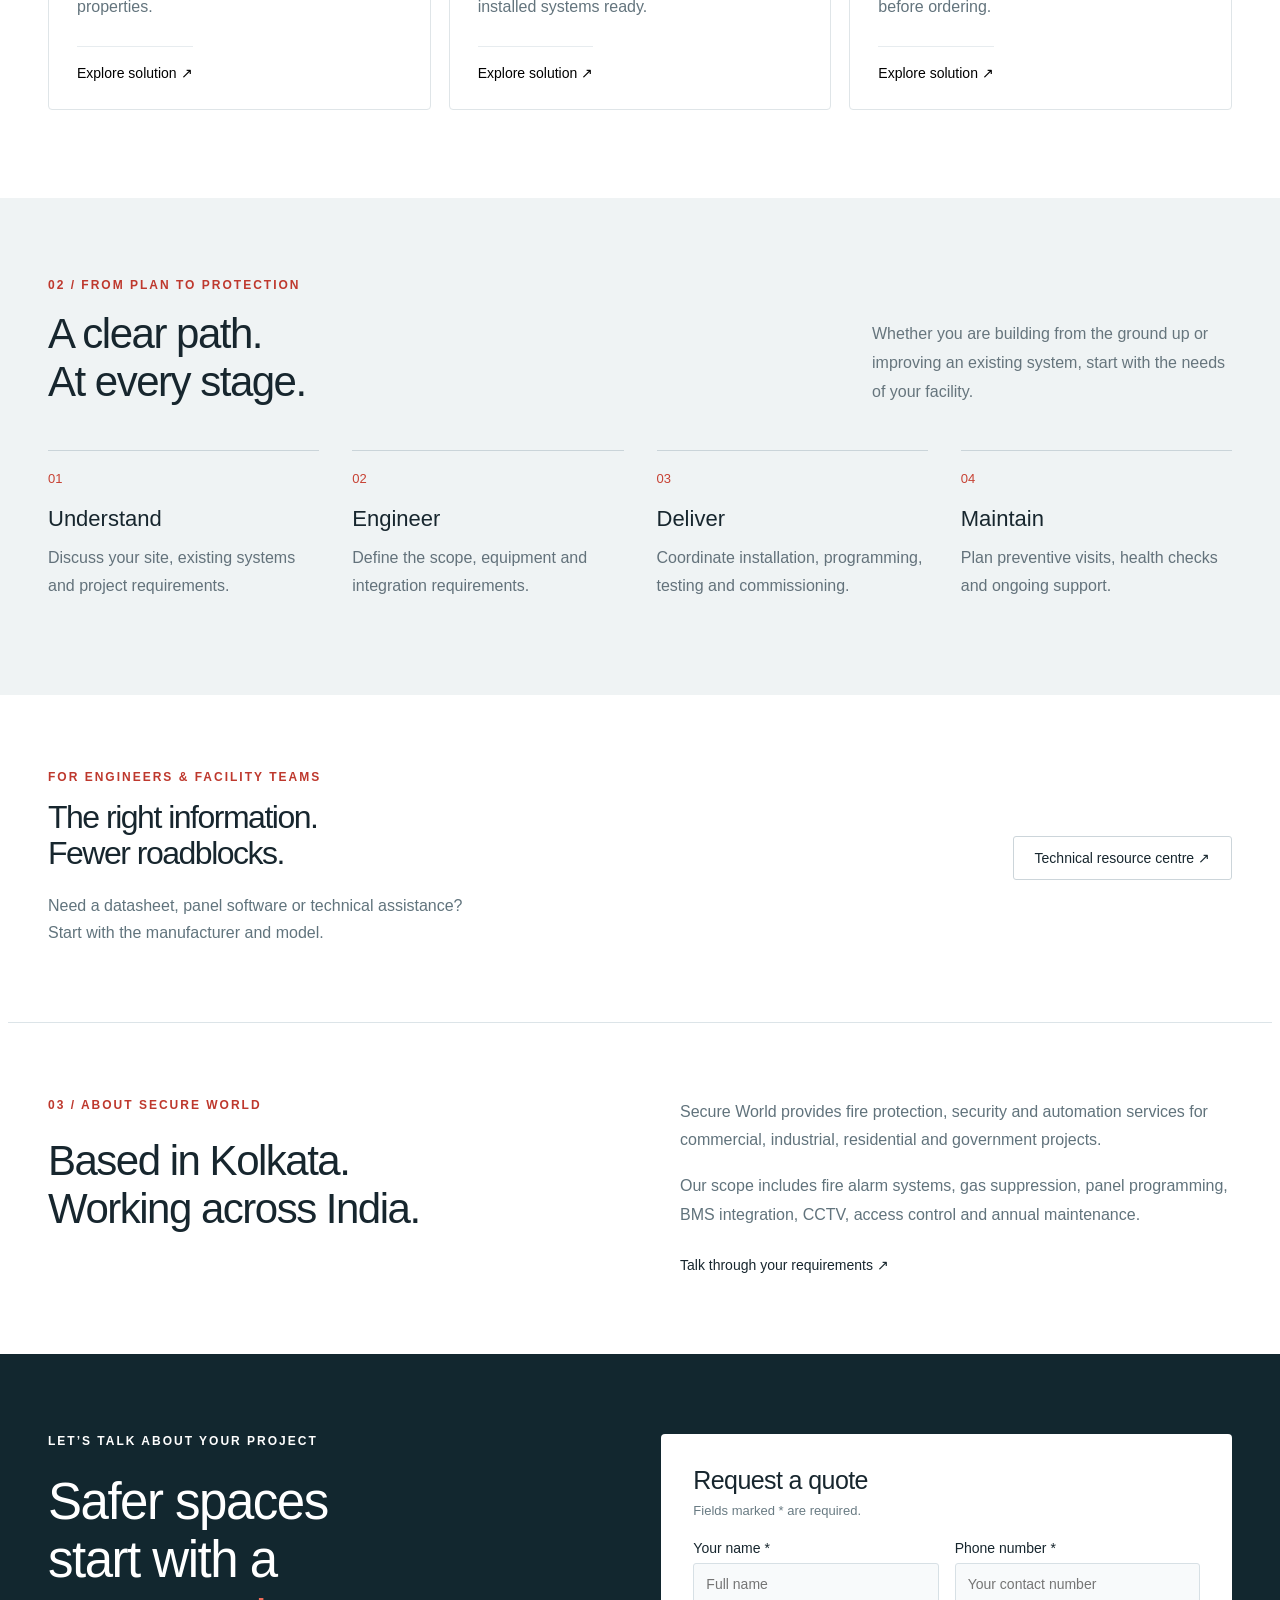
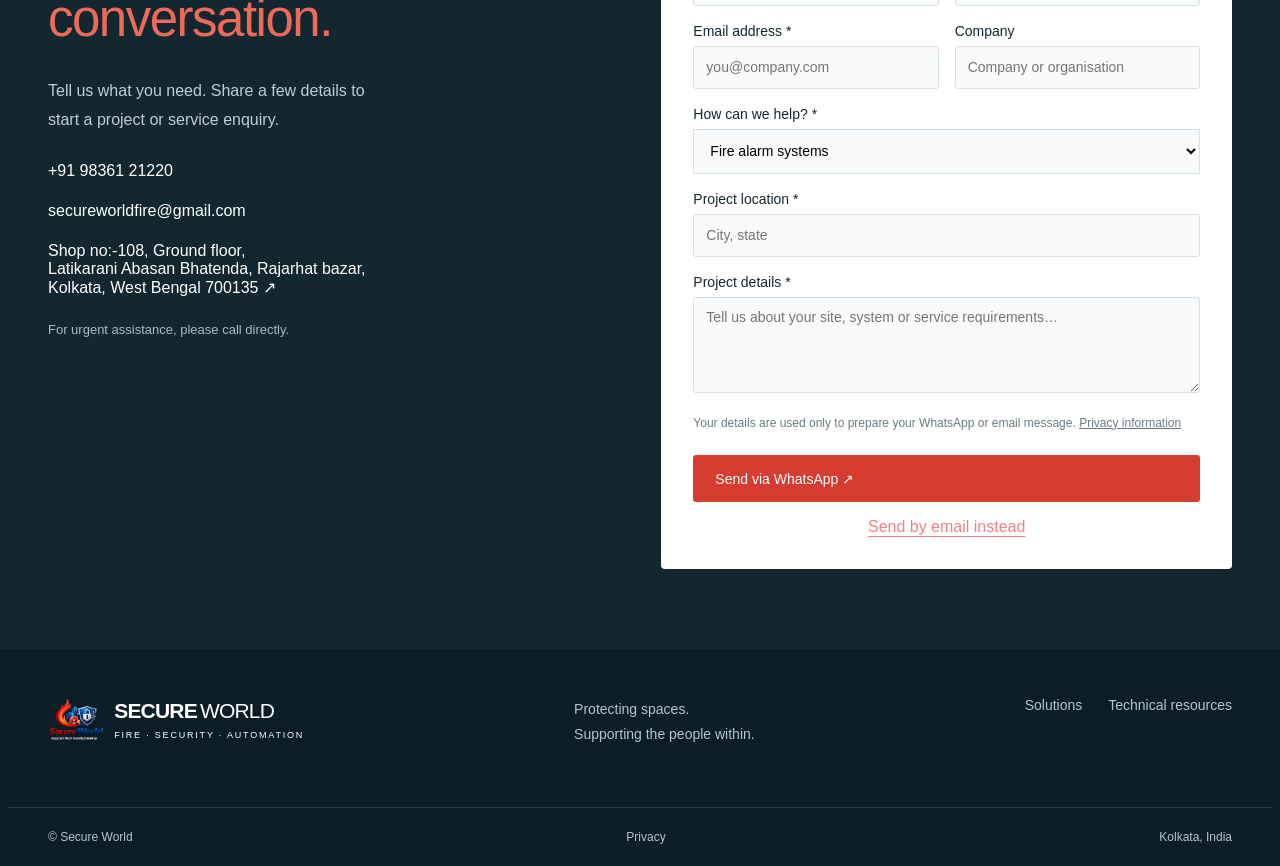
==== commit 5fe65977: "Update index.html" ====
--- a/index.html
+++ b/index.html
@@ -158,8 +158,10 @@
                     <p class="quote-intro">Tell us what you need. Share a few details to start a project or service
                         enquiry.</p><a class="contact-line" href="tel:+919836121220">+91 98361 21220</a><a
                         class="contact-line" href="mailto:secureworldfire@gmail.com">secureworldfire@gmail.com</a>
-                    <p class="contact-line address">BIG Sadhukhan Market, 211 Road,<br>opposite Nidaan Polyclinic,
-                        Rajarhat Road,<br>Kolkata, West Bengal 700135</p>
+                    <a href="https://www.google.com/maps/place/Bhatenda,+Matiagachha,+West+Bengal+700135" target="_blank" rel="noopener noreferrer" class="map-link">
+                        Shop no:-108, Ground floor,<br>
+                        Latikarani Abasan Bhatenda, Rajarhat bazar,<br>
+                        Kolkata, West Bengal 700135 ↗</a>
                     <p class="small-muted">For urgent assistance, please call directly.</p>
                 </div>
                 <div class="quote-form">
@@ -216,4 +218,4 @@
     </dialog>
 </body>
 
-</html>+</html>
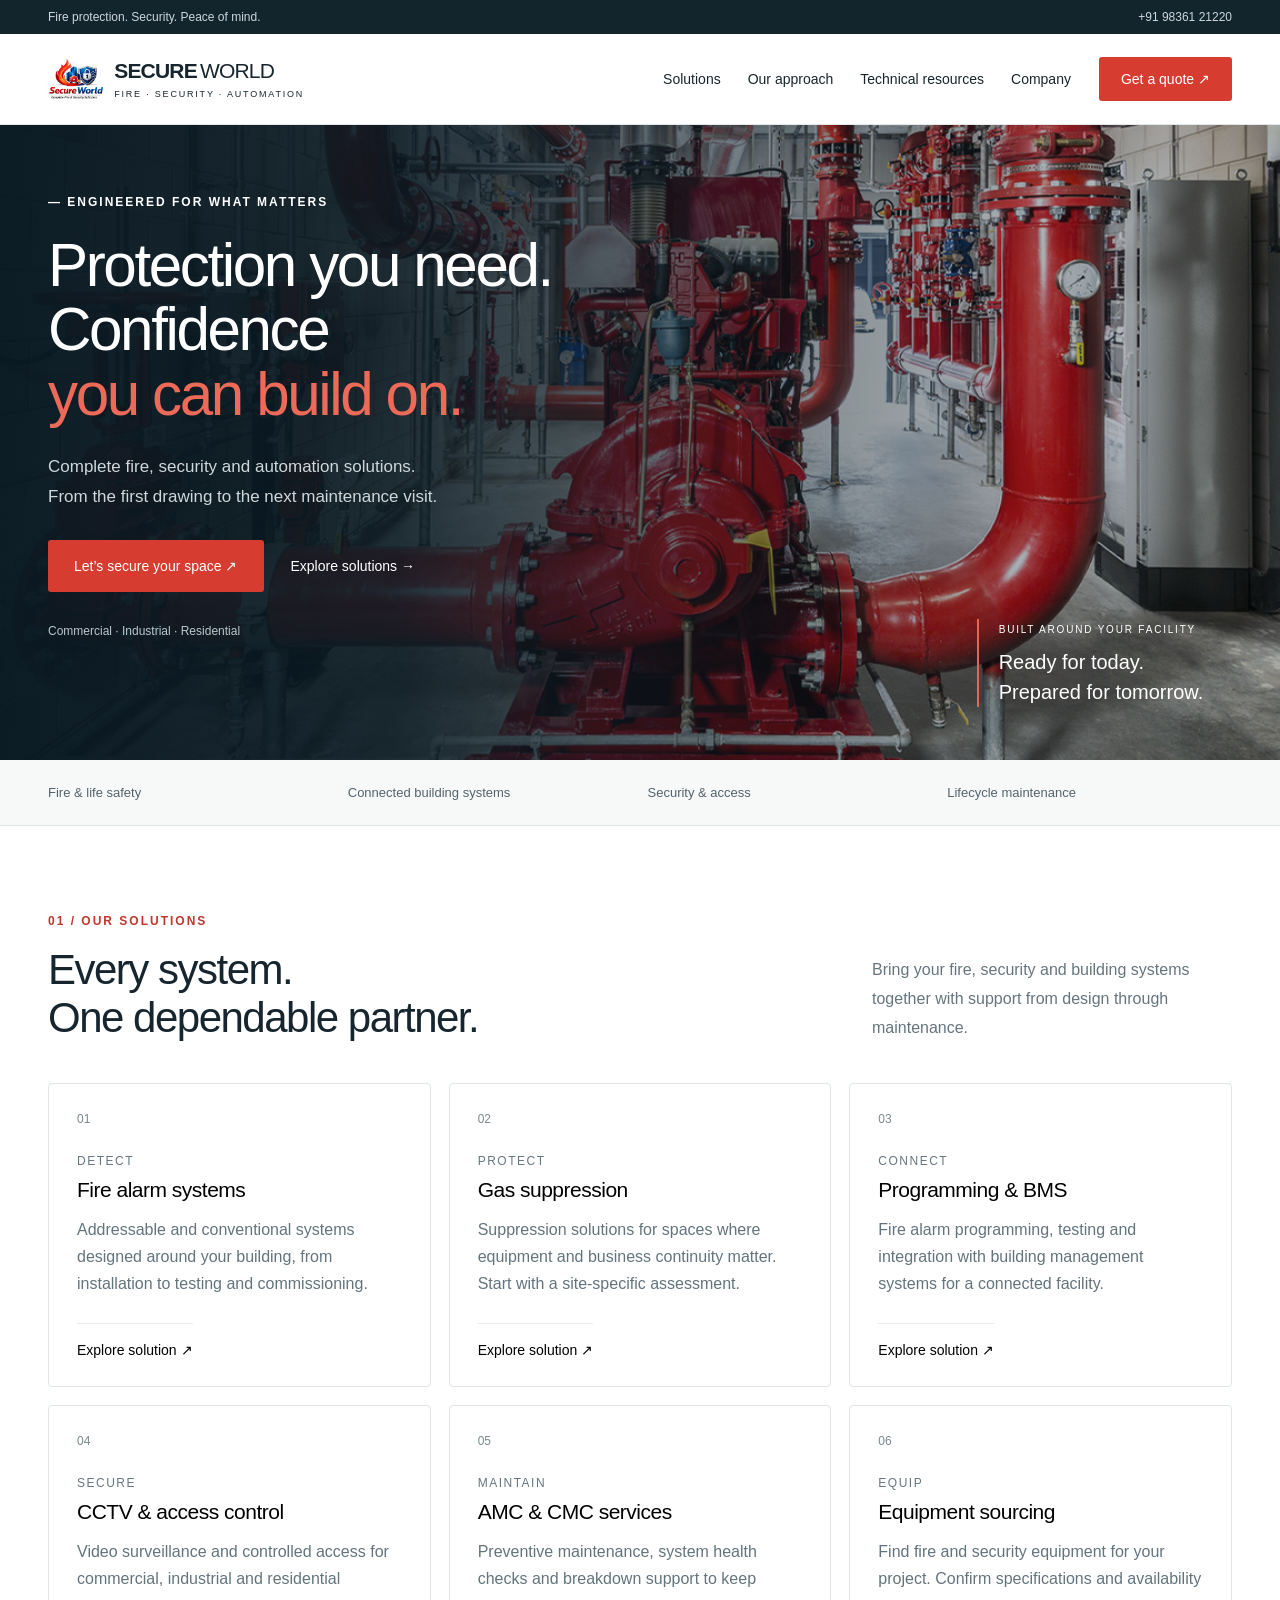
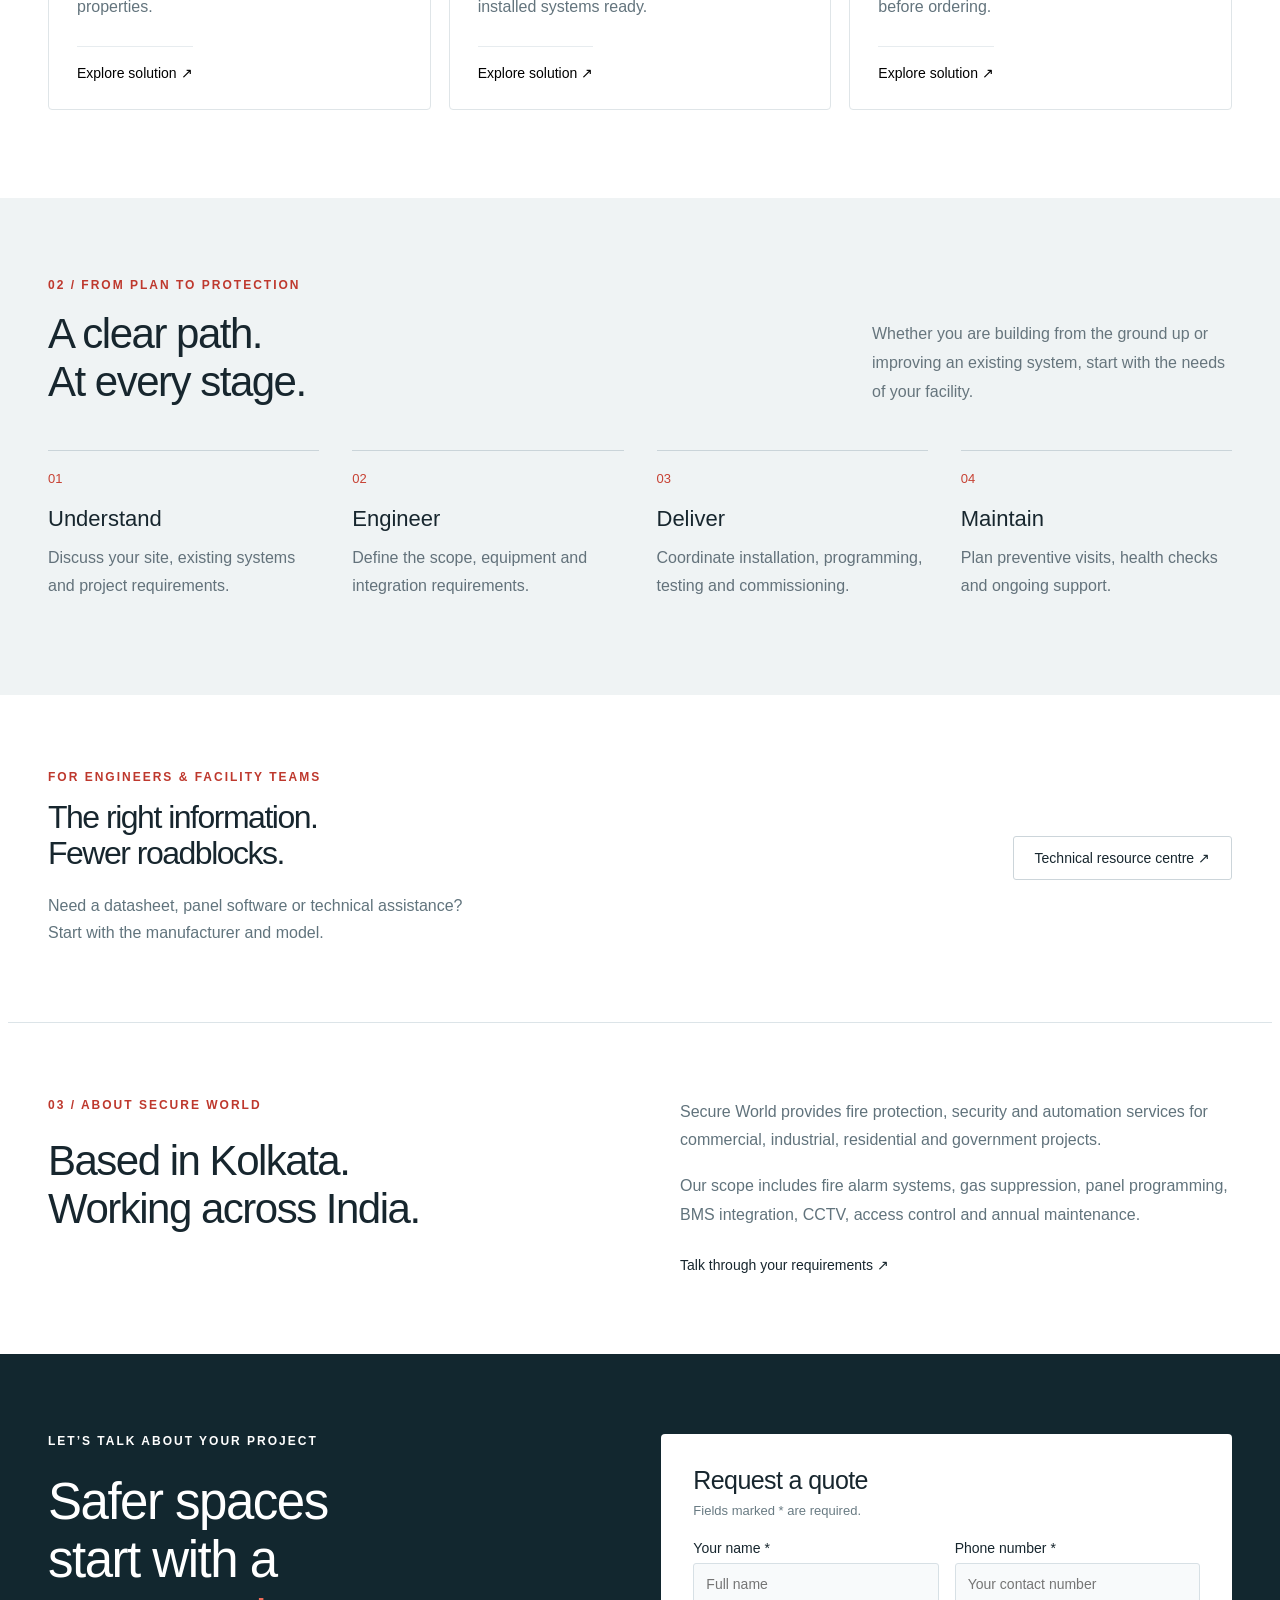
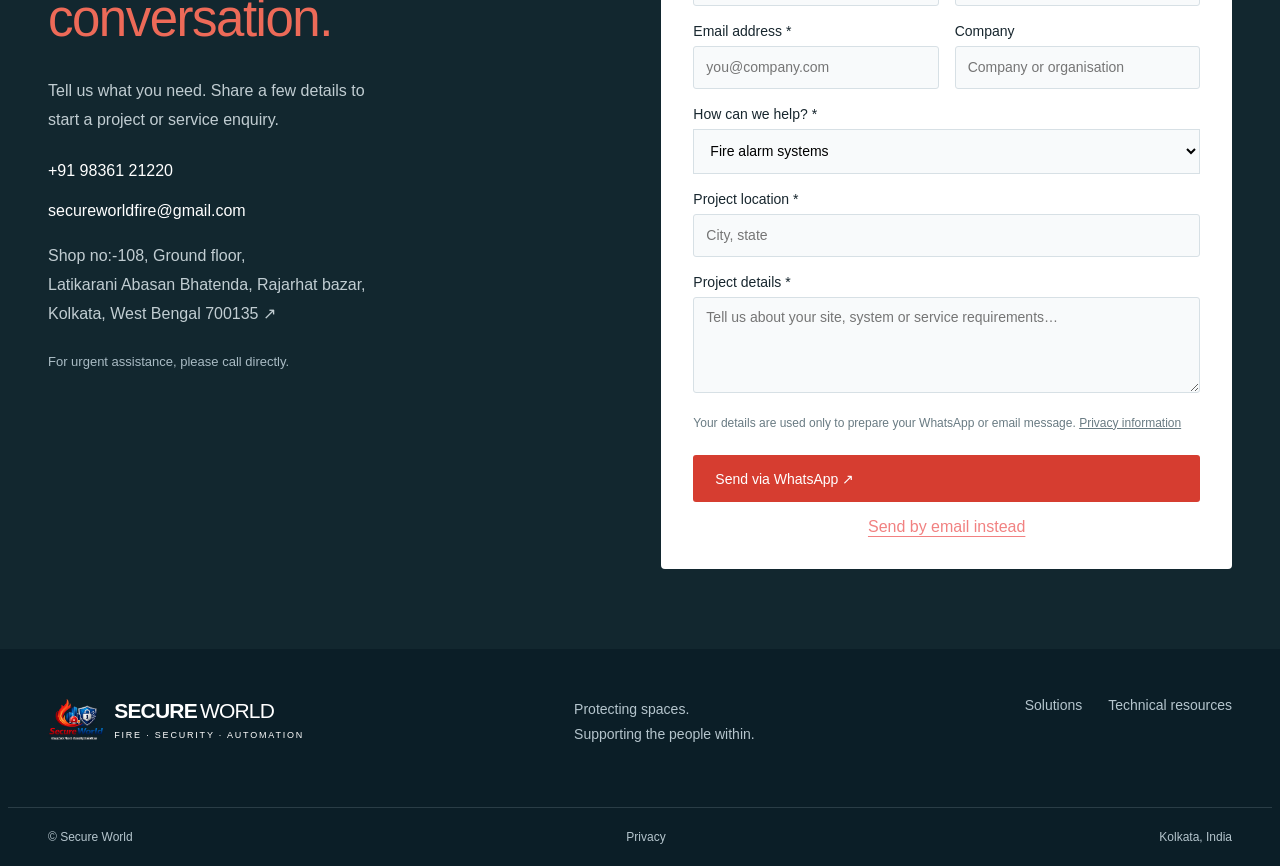
==== commit e7fec8f7: "Update index.html" ====
--- a/index.html
+++ b/index.html
@@ -19,7 +19,7 @@
    
 <header>
     <div class="wrap navigation">
-        <a href="/" class="brand">
+        <a href=" " class="brand">
             <span class="brand-icon" aria-hidden="true">
                 <img src="secure world logo.png" class="brand-img" alt="Secure World Logo">
             </span>
@@ -158,7 +158,7 @@
                     <p class="quote-intro">Tell us what you need. Share a few details to start a project or service
                         enquiry.</p><a class="contact-line" href="tel:+919836121220">+91 98361 21220</a><a
                         class="contact-line" href="mailto:secureworldfire@gmail.com">secureworldfire@gmail.com</a>
-                    <a href="https://www.google.com/maps/place/Bhatenda,+Matiagachha,+West+Bengal+700135" target="_blank" rel="noopener noreferrer" class="map-link">
+                    <a href="https://www.google.com/maps/place/Bhatenda,+West+Bengal+700135" target="_blank" rel="noopener noreferrer" class="map-link">
                         Shop no:-108, Ground floor,<br>
                         Latikarani Abasan Bhatenda, Rajarhat bazar,<br>
                         Kolkata, West Bengal 700135 ↗</a>
--- a/style.css
+++ b/style.css
@@ -1276,4 +1276,17 @@
 nav {
     margin-left: auto;
     margin-right: 0;
-}+}
+
+.map-link {
+    color: #c1cdd2;
+    line-height: 1.8;
+    display: inline-block;
+    transition: color 0.2s ease;
+}
+
+.map-link:hover {
+    color: #ffffff; 
+    text-decoration: underline;
+    text-underline-offset: 4px;
+}
